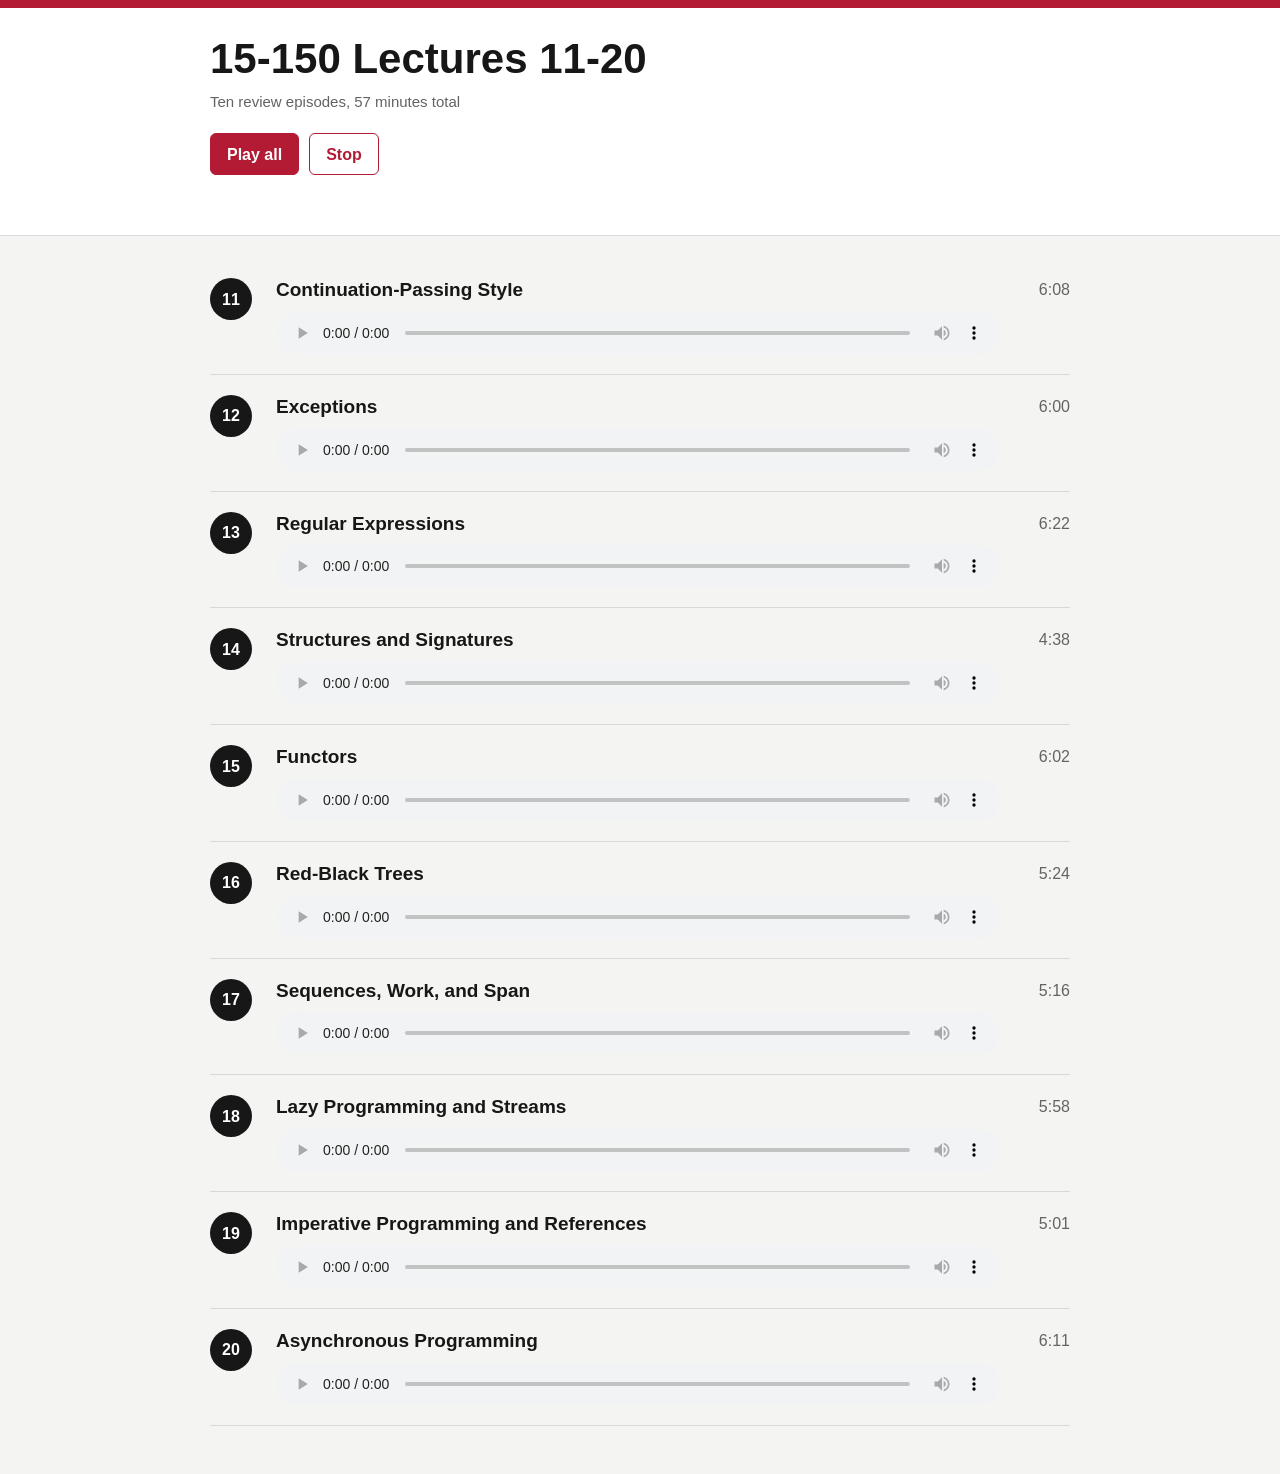
==== index.html @ 4a54a260 "Publish 15-150 lecture review podcasts" ====
<!doctype html>
<html lang="en">
<head>
  <meta charset="utf-8">
  <meta name="viewport" content="width=device-width, initial-scale=1">
  <title>15-150 Lectures 11-20 Review</title>
  <style>
    :root {
      color-scheme: light;
      --ink: #171717;
      --muted: #636363;
      --line: #d8d8d8;
      --surface: #ffffff;
      --accent: #b31b34;
      --accent-dark: #851326;
      --page: #f4f4f2;
    }

    * {
      box-sizing: border-box;
    }

    body {
      margin: 0;
      background: var(--page);
      color: var(--ink);
      font: 16px/1.45 -apple-system, BlinkMacSystemFont, "Segoe UI", sans-serif;
      letter-spacing: 0;
    }

    header {
      border-top: 8px solid var(--accent);
      border-bottom: 1px solid var(--line);
      background: var(--surface);
    }

    .header-inner,
    main {
      width: min(860px, calc(100% - 32px));
      margin: 0 auto;
    }

    .header-inner {
      padding: 28px 0 24px;
    }

    h1 {
      margin: 0;
      font-size: clamp(28px, 5vw, 42px);
      line-height: 1.08;
      letter-spacing: 0;
    }

    .subtitle {
      margin: 10px 0 0;
      color: var(--muted);
      font-size: 15px;
    }

    .toolbar {
      display: flex;
      gap: 10px;
      margin-top: 20px;
    }

    button {
      min-height: 42px;
      border: 1px solid var(--accent);
      border-radius: 6px;
      padding: 0 16px;
      background: var(--accent);
      color: white;
      font: inherit;
      font-weight: 650;
      cursor: pointer;
    }

    button:hover {
      background: var(--accent-dark);
    }

    button.secondary {
      background: transparent;
      color: var(--accent);
    }

    button.secondary:hover {
      background: #fff0f2;
    }

    main {
      padding: 22px 0 48px;
    }

    .episode {
      display: grid;
      grid-template-columns: 52px minmax(0, 1fr) 56px;
      gap: 14px;
      align-items: start;
      padding: 20px 0;
      border-bottom: 1px solid var(--line);
    }

    .episode-number {
      display: grid;
      width: 42px;
      height: 42px;
      place-items: center;
      border-radius: 50%;
      background: var(--ink);
      color: white;
      font-weight: 700;
    }

    .episode h2 {
      margin: 0 0 10px;
      font-size: 19px;
      line-height: 1.25;
      letter-spacing: 0;
    }

    .duration {
      color: var(--muted);
      font-variant-numeric: tabular-nums;
      text-align: right;
    }

    audio {
      display: block;
      width: 100%;
      height: 42px;
    }

    .status {
      min-height: 24px;
      margin-top: 12px;
      color: var(--accent-dark);
      font-weight: 600;
    }

    @media (max-width: 600px) {
      .episode {
        grid-template-columns: 42px minmax(0, 1fr);
        gap: 10px;
      }

      .duration {
        display: none;
      }

      .episode-number {
        width: 36px;
        height: 36px;
      }

      .toolbar {
        width: 100%;
      }

      button {
        flex: 1;
      }
    }
  </style>
</head>
<body>
  <header>
    <div class="header-inner">
      <h1>15-150 Lectures 11-20</h1>
      <p class="subtitle">Ten review episodes, 57 minutes total</p>
      <div class="toolbar">
        <button id="play-all" type="button">Play all</button>
        <button id="stop" class="secondary" type="button">Stop</button>
      </div>
      <div id="status" class="status" aria-live="polite"></div>
    </div>
  </header>

  <main>
    <section class="episode">
      <div class="episode-number">11</div>
      <div>
        <h2>Continuation-Passing Style</h2>
        <audio controls preload="metadata" src="audio/01_lecture_11_cps.m4a"></audio>
      </div>
      <div class="duration">6:08</div>
    </section>

    <section class="episode">
      <div class="episode-number">12</div>
      <div>
        <h2>Exceptions</h2>
        <audio controls preload="metadata" src="audio/02_lecture_12_exceptions.m4a"></audio>
      </div>
      <div class="duration">6:00</div>
    </section>

    <section class="episode">
      <div class="episode-number">13</div>
      <div>
        <h2>Regular Expressions</h2>
        <audio controls preload="metadata" src="audio/03_lecture_13_regex.m4a"></audio>
      </div>
      <div class="duration">6:22</div>
    </section>

    <section class="episode">
      <div class="episode-number">14</div>
      <div>
        <h2>Structures and Signatures</h2>
        <audio controls preload="metadata" src="audio/04_lecture_14_modules.m4a"></audio>
      </div>
      <div class="duration">4:38</div>
    </section>

    <section class="episode">
      <div class="episode-number">15</div>
      <div>
        <h2>Functors</h2>
        <audio controls preload="metadata" src="audio/05_lecture_15_functors.m4a"></audio>
      </div>
      <div class="duration">6:02</div>
    </section>

    <section class="episode">
      <div class="episode-number">16</div>
      <div>
        <h2>Red-Black Trees</h2>
        <audio controls preload="metadata" src="audio/06_lecture_16_red_black_trees.m4a"></audio>
      </div>
      <div class="duration">5:24</div>
    </section>

    <section class="episode">
      <div class="episode-number">17</div>
      <div>
        <h2>Sequences, Work, and Span</h2>
        <audio controls preload="metadata" src="audio/07_lecture_17_sequences.m4a"></audio>
      </div>
      <div class="duration">5:16</div>
    </section>

    <section class="episode">
      <div class="episode-number">18</div>
      <div>
        <h2>Lazy Programming and Streams</h2>
        <audio controls preload="metadata" src="audio/08_lecture_18_lazy_programming.m4a"></audio>
      </div>
      <div class="duration">5:58</div>
    </section>

    <section class="episode">
      <div class="episode-number">19</div>
      <div>
        <h2>Imperative Programming and References</h2>
        <audio controls preload="metadata" src="audio/09_lecture_19_imperative_programming.m4a"></audio>
      </div>
      <div class="duration">5:01</div>
    </section>

    <section class="episode">
      <div class="episode-number">20</div>
      <div>
        <h2>Asynchronous Programming</h2>
        <audio controls preload="metadata" src="audio/10_lecture_20_async.m4a"></audio>
      </div>
      <div class="duration">6:11</div>
    </section>
  </main>

  <script>
    const players = Array.from(document.querySelectorAll("audio"));
    const status = document.querySelector("#status");
    let playAll = false;

    function pauseOthers(active) {
      players.forEach((player) => {
        if (player !== active) player.pause();
      });
    }

    players.forEach((player, index) => {
      player.addEventListener("play", () => {
        pauseOthers(player);
        const title = player.closest(".episode").querySelector("h2").textContent;
        status.textContent = `Playing Lecture ${index + 11}: ${title}`;
      });

      player.addEventListener("ended", () => {
        if (playAll && players[index + 1]) {
          players[index + 1].play();
        } else {
          playAll = false;
          status.textContent = "Finished.";
        }
      });
    });

    document.querySelector("#play-all").addEventListener("click", () => {
      playAll = true;
      const current = players.find((player) => !player.paused && !player.ended);
      (current || players[0]).play();
    });

    document.querySelector("#stop").addEventListener("click", () => {
      playAll = false;
      players.forEach((player) => player.pause());
      status.textContent = "Stopped.";
    });
  </script>
</body>
</html>
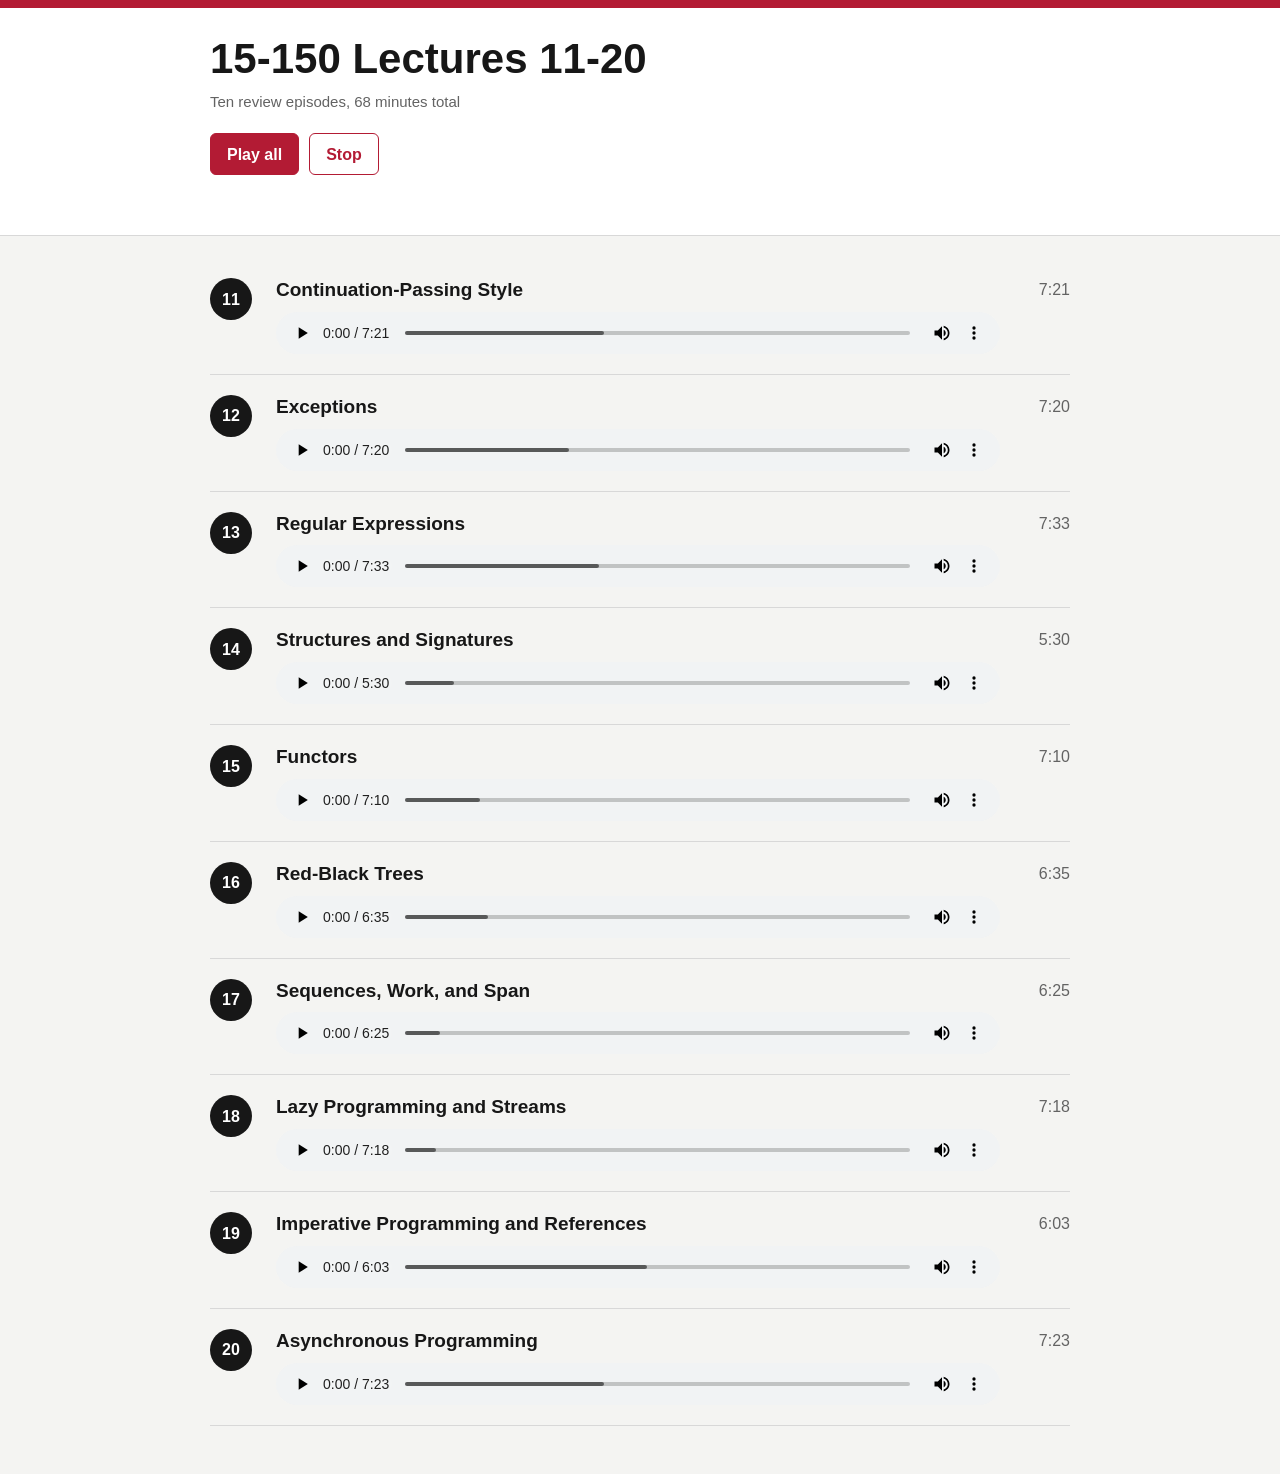
==== commit 81cd06ef: "Replace narration with neural voice" ====
--- a/index.html
+++ b/index.html
@@ -167,7 +167,7 @@
   <header>
     <div class="header-inner">
       <h1>15-150 Lectures 11-20</h1>
-      <p class="subtitle">Ten review episodes, 57 minutes total</p>
+      <p class="subtitle">Ten review episodes, 68 minutes total</p>
       <div class="toolbar">
         <button id="play-all" type="button">Play all</button>
         <button id="stop" class="secondary" type="button">Stop</button>
@@ -181,90 +181,90 @@
       <div class="episode-number">11</div>
       <div>
         <h2>Continuation-Passing Style</h2>
-        <audio controls preload="metadata" src="audio/01_lecture_11_cps.m4a"></audio>
-      </div>
-      <div class="duration">6:08</div>
+        <audio controls preload="metadata" src="audio/01_lecture_11_cps.mp3"></audio>
+      </div>
+      <div class="duration">7:21</div>
     </section>
 
     <section class="episode">
       <div class="episode-number">12</div>
       <div>
         <h2>Exceptions</h2>
-        <audio controls preload="metadata" src="audio/02_lecture_12_exceptions.m4a"></audio>
-      </div>
-      <div class="duration">6:00</div>
+        <audio controls preload="metadata" src="audio/02_lecture_12_exceptions.mp3"></audio>
+      </div>
+      <div class="duration">7:20</div>
     </section>
 
     <section class="episode">
       <div class="episode-number">13</div>
       <div>
         <h2>Regular Expressions</h2>
-        <audio controls preload="metadata" src="audio/03_lecture_13_regex.m4a"></audio>
-      </div>
-      <div class="duration">6:22</div>
+        <audio controls preload="metadata" src="audio/03_lecture_13_regex.mp3"></audio>
+      </div>
+      <div class="duration">7:33</div>
     </section>
 
     <section class="episode">
       <div class="episode-number">14</div>
       <div>
         <h2>Structures and Signatures</h2>
-        <audio controls preload="metadata" src="audio/04_lecture_14_modules.m4a"></audio>
-      </div>
-      <div class="duration">4:38</div>
+        <audio controls preload="metadata" src="audio/04_lecture_14_modules.mp3"></audio>
+      </div>
+      <div class="duration">5:30</div>
     </section>
 
     <section class="episode">
       <div class="episode-number">15</div>
       <div>
         <h2>Functors</h2>
-        <audio controls preload="metadata" src="audio/05_lecture_15_functors.m4a"></audio>
-      </div>
-      <div class="duration">6:02</div>
+        <audio controls preload="metadata" src="audio/05_lecture_15_functors.mp3"></audio>
+      </div>
+      <div class="duration">7:10</div>
     </section>
 
     <section class="episode">
       <div class="episode-number">16</div>
       <div>
         <h2>Red-Black Trees</h2>
-        <audio controls preload="metadata" src="audio/06_lecture_16_red_black_trees.m4a"></audio>
-      </div>
-      <div class="duration">5:24</div>
+        <audio controls preload="metadata" src="audio/06_lecture_16_red_black_trees.mp3"></audio>
+      </div>
+      <div class="duration">6:35</div>
     </section>
 
     <section class="episode">
       <div class="episode-number">17</div>
       <div>
         <h2>Sequences, Work, and Span</h2>
-        <audio controls preload="metadata" src="audio/07_lecture_17_sequences.m4a"></audio>
-      </div>
-      <div class="duration">5:16</div>
+        <audio controls preload="metadata" src="audio/07_lecture_17_sequences.mp3"></audio>
+      </div>
+      <div class="duration">6:25</div>
     </section>
 
     <section class="episode">
       <div class="episode-number">18</div>
       <div>
         <h2>Lazy Programming and Streams</h2>
-        <audio controls preload="metadata" src="audio/08_lecture_18_lazy_programming.m4a"></audio>
-      </div>
-      <div class="duration">5:58</div>
+        <audio controls preload="metadata" src="audio/08_lecture_18_lazy_programming.mp3"></audio>
+      </div>
+      <div class="duration">7:18</div>
     </section>
 
     <section class="episode">
       <div class="episode-number">19</div>
       <div>
         <h2>Imperative Programming and References</h2>
-        <audio controls preload="metadata" src="audio/09_lecture_19_imperative_programming.m4a"></audio>
-      </div>
-      <div class="duration">5:01</div>
+        <audio controls preload="metadata" src="audio/09_lecture_19_imperative_programming.mp3"></audio>
+      </div>
+      <div class="duration">6:03</div>
     </section>
 
     <section class="episode">
       <div class="episode-number">20</div>
       <div>
         <h2>Asynchronous Programming</h2>
-        <audio controls preload="metadata" src="audio/10_lecture_20_async.m4a"></audio>
-      </div>
-      <div class="duration">6:11</div>
+        <audio controls preload="metadata" src="audio/10_lecture_20_async.mp3"></audio>
+      </div>
+      <div class="duration">7:23</div>
     </section>
   </main>
 
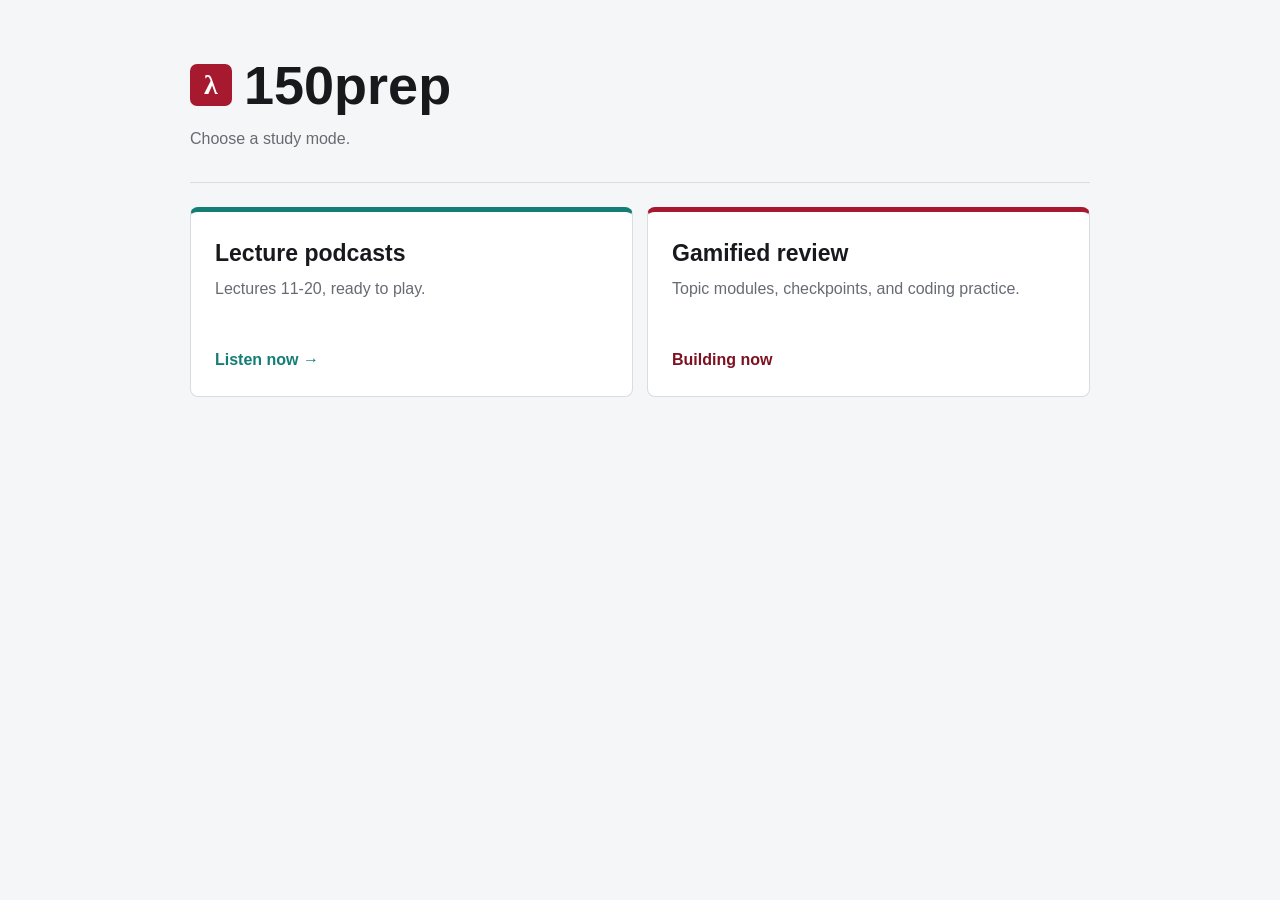
==== commit c49df42e: "Reorganize study resources" ====
--- a/index.html
+++ b/index.html
@@ -3,310 +3,151 @@
 <head>
   <meta charset="utf-8">
   <meta name="viewport" content="width=device-width, initial-scale=1">
-  <title>15-150 Lectures 11-20 Review</title>
+  <meta name="theme-color" content="#a6192e">
+  <title>150prep</title>
   <style>
     :root {
       color-scheme: light;
-      --ink: #171717;
-      --muted: #636363;
-      --line: #d8d8d8;
+      --ink: #17191d;
+      --muted: #676b72;
+      --line: #d9dce1;
+      --page: #f5f6f7;
       --surface: #ffffff;
-      --accent: #b31b34;
-      --accent-dark: #851326;
-      --page: #f4f4f2;
+      --red: #a6192e;
+      --red-dark: #7d1021;
+      --teal: #147d76;
     }
 
-    * {
-      box-sizing: border-box;
-    }
+    * { box-sizing: border-box; }
 
     body {
       margin: 0;
       background: var(--page);
       color: var(--ink);
-      font: 16px/1.45 -apple-system, BlinkMacSystemFont, "Segoe UI", sans-serif;
+      font: 16px/1.5 -apple-system, BlinkMacSystemFont, "Segoe UI", sans-serif;
       letter-spacing: 0;
     }
 
-    header {
-      border-top: 8px solid var(--accent);
-      border-bottom: 1px solid var(--line);
-      background: var(--surface);
-    }
-
-    .header-inner,
+    header,
     main {
-      width: min(860px, calc(100% - 32px));
+      width: min(900px, calc(100% - 32px));
       margin: 0 auto;
     }
 
-    .header-inner {
-      padding: 28px 0 24px;
+    header {
+      padding: 58px 0 31px;
+      border-bottom: 1px solid var(--line);
+    }
+
+    .brand {
+      display: flex;
+      align-items: center;
+      gap: 12px;
+    }
+
+    .mark {
+      display: grid;
+      width: 42px;
+      height: 42px;
+      place-items: center;
+      border-radius: 7px;
+      background: var(--red);
+      color: white;
+      font: 700 28px/1 Georgia, serif;
     }
 
     h1 {
       margin: 0;
-      font-size: clamp(28px, 5vw, 42px);
-      line-height: 1.08;
-      letter-spacing: 0;
+      font-size: clamp(32px, 7vw, 54px);
+      line-height: 1;
     }
 
-    .subtitle {
-      margin: 10px 0 0;
+    header p {
+      margin: 15px 0 0;
       color: var(--muted);
-      font-size: 15px;
-    }
-
-    .toolbar {
-      display: flex;
-      gap: 10px;
-      margin-top: 20px;
-    }
-
-    button {
-      min-height: 42px;
-      border: 1px solid var(--accent);
-      border-radius: 6px;
-      padding: 0 16px;
-      background: var(--accent);
-      color: white;
-      font: inherit;
-      font-weight: 650;
-      cursor: pointer;
-    }
-
-    button:hover {
-      background: var(--accent-dark);
-    }
-
-    button.secondary {
-      background: transparent;
-      color: var(--accent);
-    }
-
-    button.secondary:hover {
-      background: #fff0f2;
     }
 
     main {
-      padding: 22px 0 48px;
+      display: grid;
+      grid-template-columns: repeat(2, minmax(0, 1fr));
+      gap: 14px;
+      padding: 24px 0 60px;
     }
 
-    .episode {
+    .destination {
       display: grid;
-      grid-template-columns: 52px minmax(0, 1fr) 56px;
-      gap: 14px;
-      align-items: start;
-      padding: 20px 0;
-      border-bottom: 1px solid var(--line);
+      min-height: 190px;
+      align-content: space-between;
+      border: 1px solid var(--line);
+      border-top: 5px solid var(--teal);
+      border-radius: 8px;
+      padding: 24px;
+      background: var(--surface);
+      text-decoration: none;
+      color: inherit;
     }
 
-    .episode-number {
-      display: grid;
-      width: 42px;
-      height: 42px;
-      place-items: center;
-      border-radius: 50%;
-      background: var(--ink);
-      color: white;
-      font-weight: 700;
+    a.destination:hover {
+      border-color: var(--teal);
+      box-shadow: 0 12px 32px rgba(23, 25, 29, 0.08);
     }
 
-    .episode h2 {
-      margin: 0 0 10px;
-      font-size: 19px;
-      line-height: 1.25;
-      letter-spacing: 0;
+    .destination.game {
+      border-top-color: var(--red);
     }
 
-    .duration {
-      color: var(--muted);
-      font-variant-numeric: tabular-nums;
-      text-align: right;
+    .destination h2 {
+      margin: 0 0 6px;
+      font-size: 23px;
     }
 
-    audio {
-      display: block;
-      width: 100%;
-      height: 42px;
+    .destination p {
+      margin: 0;
+      color: var(--muted);
     }
 
-    .status {
-      min-height: 24px;
-      margin-top: 12px;
-      color: var(--accent-dark);
-      font-weight: 600;
+    .action {
+      margin-top: 25px;
+      color: var(--teal);
+      font-weight: 750;
     }
 
-    @media (max-width: 600px) {
-      .episode {
-        grid-template-columns: 42px minmax(0, 1fr);
-        gap: 10px;
-      }
+    .game .action {
+      color: var(--red-dark);
+    }
 
-      .duration {
-        display: none;
-      }
-
-      .episode-number {
-        width: 36px;
-        height: 36px;
-      }
-
-      .toolbar {
-        width: 100%;
-      }
-
-      button {
-        flex: 1;
-      }
+    @media (max-width: 620px) {
+      header { padding-top: 38px; }
+      main { grid-template-columns: 1fr; }
+      .destination { min-height: 150px; }
     }
   </style>
 </head>
 <body>
   <header>
-    <div class="header-inner">
-      <h1>15-150 Lectures 11-20</h1>
-      <p class="subtitle">Ten review episodes, 68 minutes total</p>
-      <div class="toolbar">
-        <button id="play-all" type="button">Play all</button>
-        <button id="stop" class="secondary" type="button">Stop</button>
-      </div>
-      <div id="status" class="status" aria-live="polite"></div>
+    <div class="brand">
+      <span class="mark" aria-hidden="true">λ</span>
+      <h1>150prep</h1>
     </div>
+    <p>Choose a study mode.</p>
   </header>
 
   <main>
-    <section class="episode">
-      <div class="episode-number">11</div>
+    <a class="destination" href="lectures/">
       <div>
-        <h2>Continuation-Passing Style</h2>
-        <audio controls preload="metadata" src="audio/01_lecture_11_cps.mp3"></audio>
+        <h2>Lecture podcasts</h2>
+        <p>Lectures 11-20, ready to play.</p>
       </div>
-      <div class="duration">7:21</div>
-    </section>
+      <span class="action">Listen now &rarr;</span>
+    </a>
 
-    <section class="episode">
-      <div class="episode-number">12</div>
+    <div class="destination game" aria-label="Gamified review is being built">
       <div>
-        <h2>Exceptions</h2>
-        <audio controls preload="metadata" src="audio/02_lecture_12_exceptions.mp3"></audio>
+        <h2>Gamified review</h2>
+        <p>Topic modules, checkpoints, and coding practice.</p>
       </div>
-      <div class="duration">7:20</div>
-    </section>
-
-    <section class="episode">
-      <div class="episode-number">13</div>
-      <div>
-        <h2>Regular Expressions</h2>
-        <audio controls preload="metadata" src="audio/03_lecture_13_regex.mp3"></audio>
-      </div>
-      <div class="duration">7:33</div>
-    </section>
-
-    <section class="episode">
-      <div class="episode-number">14</div>
-      <div>
-        <h2>Structures and Signatures</h2>
-        <audio controls preload="metadata" src="audio/04_lecture_14_modules.mp3"></audio>
-      </div>
-      <div class="duration">5:30</div>
-    </section>
-
-    <section class="episode">
-      <div class="episode-number">15</div>
-      <div>
-        <h2>Functors</h2>
-        <audio controls preload="metadata" src="audio/05_lecture_15_functors.mp3"></audio>
-      </div>
-      <div class="duration">7:10</div>
-    </section>
-
-    <section class="episode">
-      <div class="episode-number">16</div>
-      <div>
-        <h2>Red-Black Trees</h2>
-        <audio controls preload="metadata" src="audio/06_lecture_16_red_black_trees.mp3"></audio>
-      </div>
-      <div class="duration">6:35</div>
-    </section>
-
-    <section class="episode">
-      <div class="episode-number">17</div>
-      <div>
-        <h2>Sequences, Work, and Span</h2>
-        <audio controls preload="metadata" src="audio/07_lecture_17_sequences.mp3"></audio>
-      </div>
-      <div class="duration">6:25</div>
-    </section>
-
-    <section class="episode">
-      <div class="episode-number">18</div>
-      <div>
-        <h2>Lazy Programming and Streams</h2>
-        <audio controls preload="metadata" src="audio/08_lecture_18_lazy_programming.mp3"></audio>
-      </div>
-      <div class="duration">7:18</div>
-    </section>
-
-    <section class="episode">
-      <div class="episode-number">19</div>
-      <div>
-        <h2>Imperative Programming and References</h2>
-        <audio controls preload="metadata" src="audio/09_lecture_19_imperative_programming.mp3"></audio>
-      </div>
-      <div class="duration">6:03</div>
-    </section>
-
-    <section class="episode">
-      <div class="episode-number">20</div>
-      <div>
-        <h2>Asynchronous Programming</h2>
-        <audio controls preload="metadata" src="audio/10_lecture_20_async.mp3"></audio>
-      </div>
-      <div class="duration">7:23</div>
-    </section>
+      <span class="action">Building now</span>
+    </div>
   </main>
-
-  <script>
-    const players = Array.from(document.querySelectorAll("audio"));
-    const status = document.querySelector("#status");
-    let playAll = false;
-
-    function pauseOthers(active) {
-      players.forEach((player) => {
-        if (player !== active) player.pause();
-      });
-    }
-
-    players.forEach((player, index) => {
-      player.addEventListener("play", () => {
-        pauseOthers(player);
-        const title = player.closest(".episode").querySelector("h2").textContent;
-        status.textContent = `Playing Lecture ${index + 11}: ${title}`;
-      });
-
-      player.addEventListener("ended", () => {
-        if (playAll && players[index + 1]) {
-          players[index + 1].play();
-        } else {
-          playAll = false;
-          status.textContent = "Finished.";
-        }
-      });
-    });
-
-    document.querySelector("#play-all").addEventListener("click", () => {
-      playAll = true;
-      const current = players.find((player) => !player.paused && !player.ended);
-      (current || players[0]).play();
-    });
-
-    document.querySelector("#stop").addEventListener("click", () => {
-      playAll = false;
-      players.forEach((player) => player.pause());
-      status.textContent = "Stopped.";
-    });
-  </script>
 </body>
 </html>
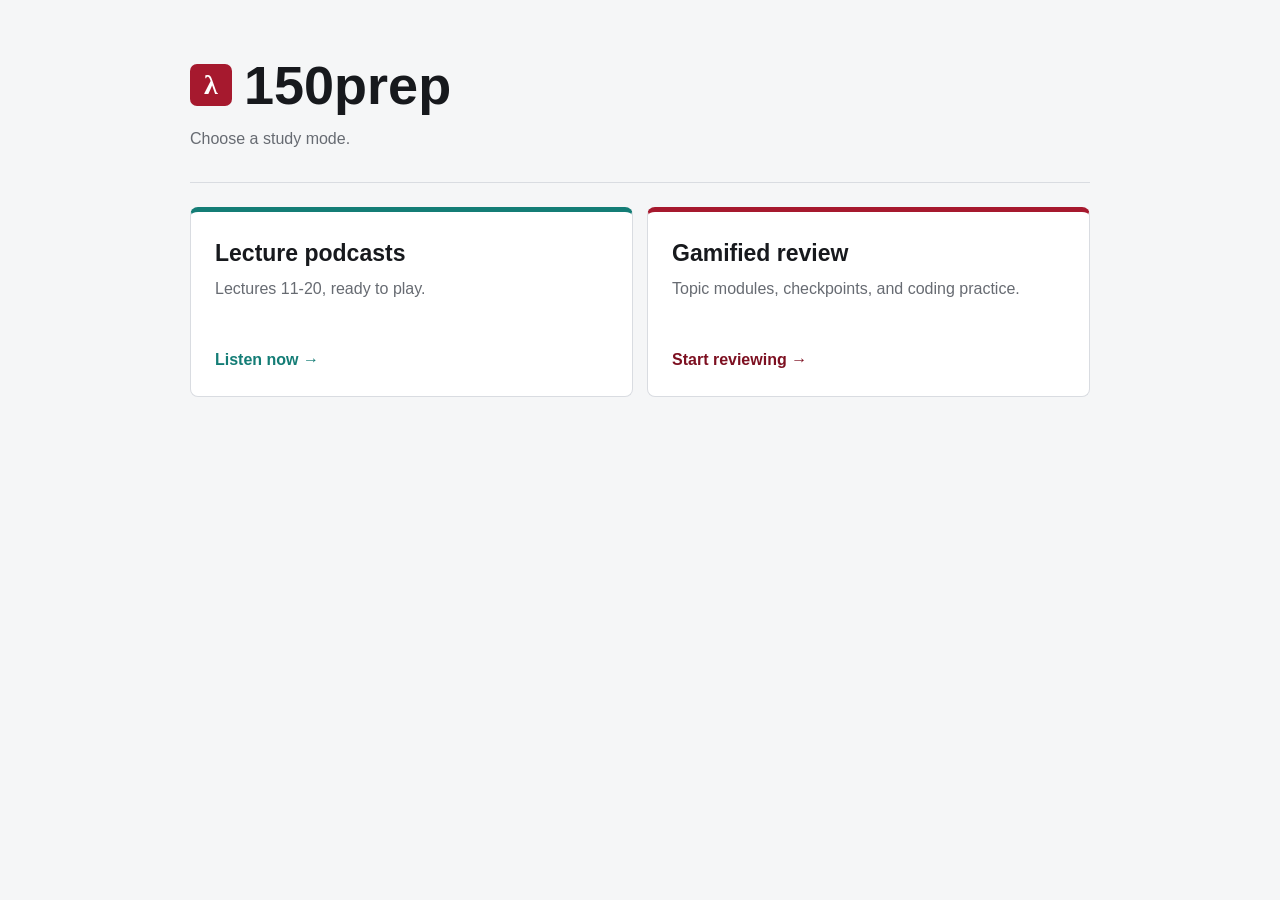
==== commit 1a216cc3: "Build gamified course review" ====
--- a/index.html
+++ b/index.html
@@ -141,13 +141,13 @@
       <span class="action">Listen now &rarr;</span>
     </a>
 
-    <div class="destination game" aria-label="Gamified review is being built">
+    <a class="destination game" href="gamified/">
       <div>
         <h2>Gamified review</h2>
         <p>Topic modules, checkpoints, and coding practice.</p>
       </div>
-      <span class="action">Building now</span>
-    </div>
+      <span class="action">Start reviewing &rarr;</span>
+    </a>
   </main>
 </body>
 </html>
